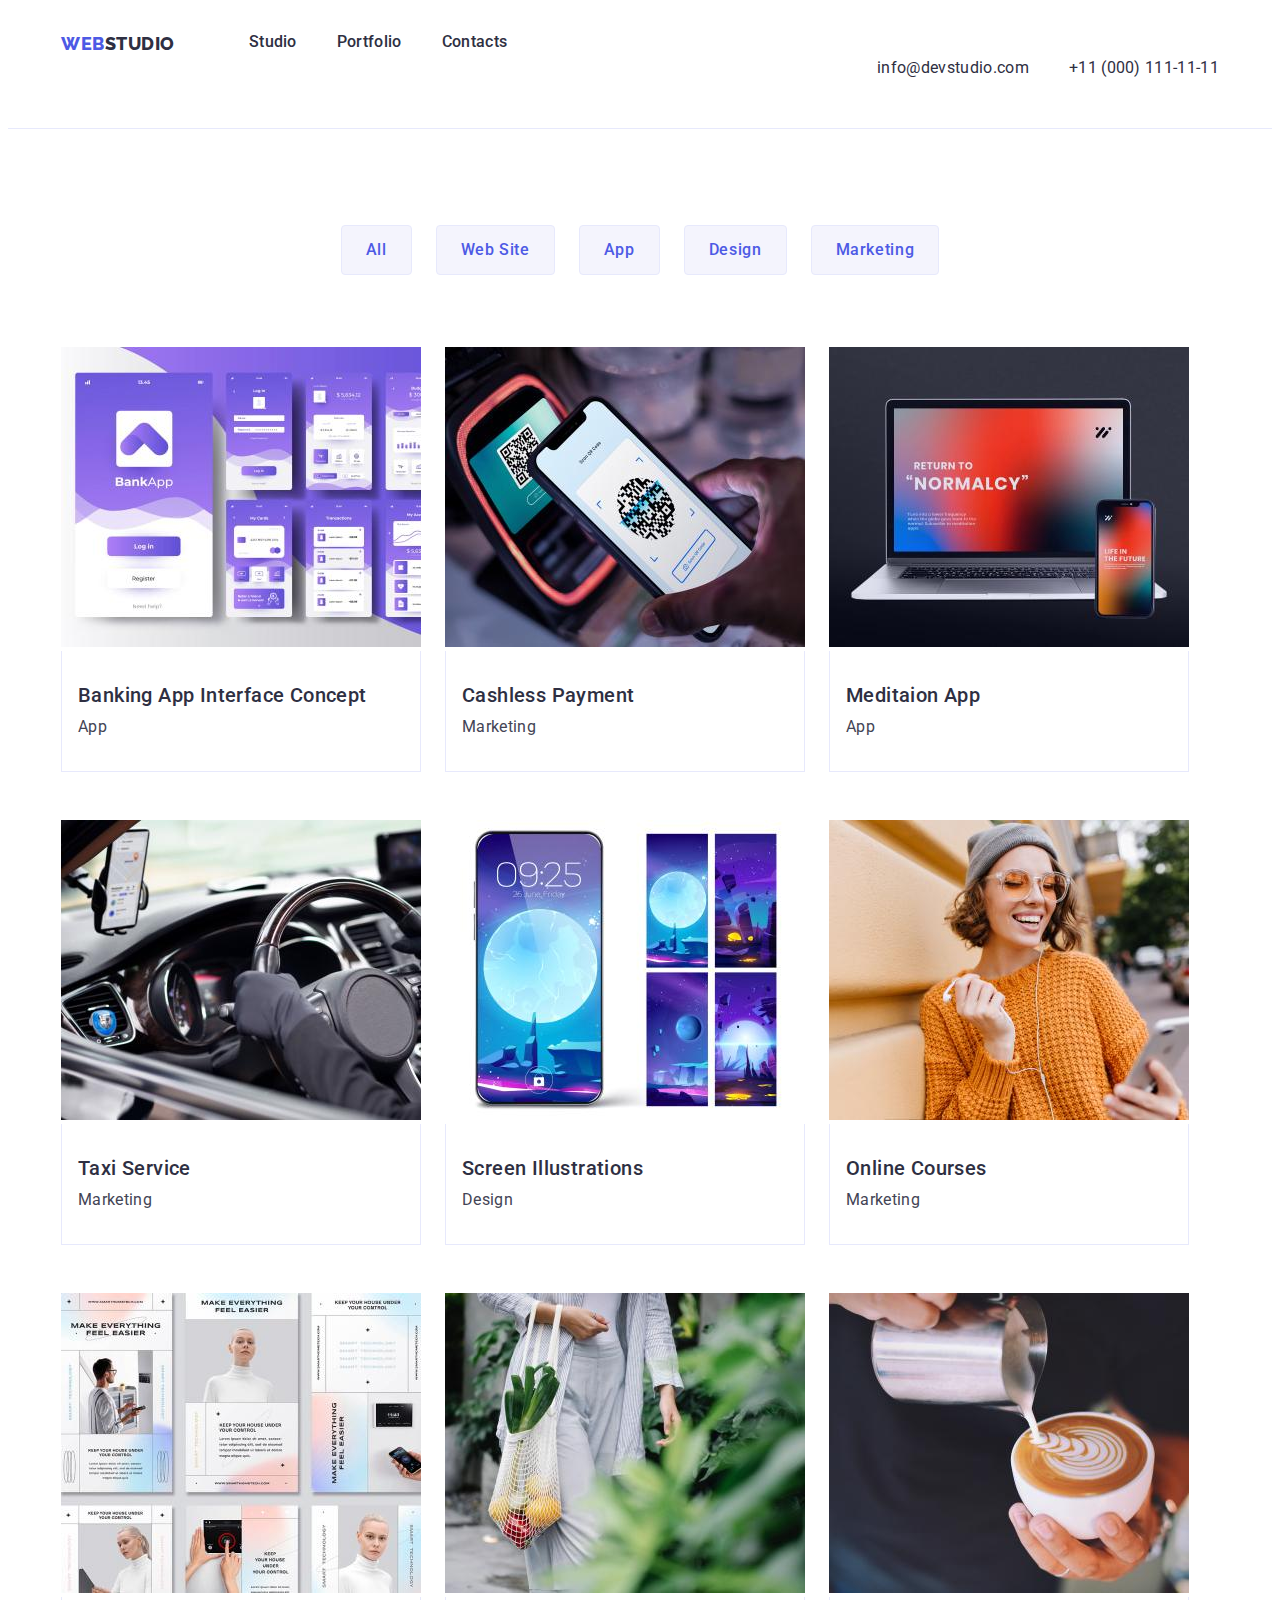
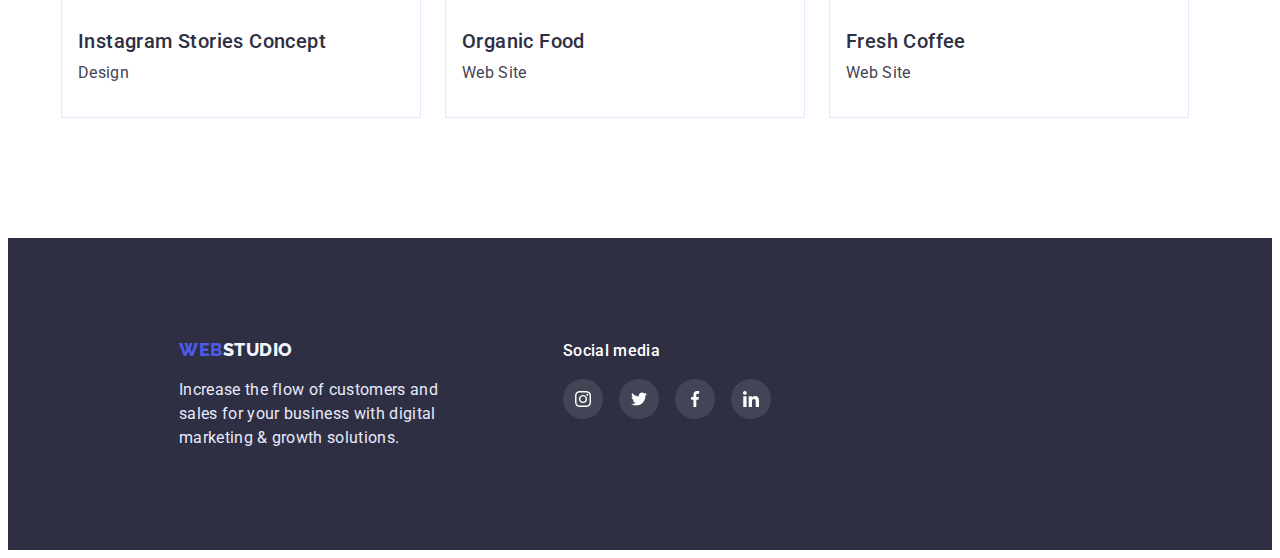
==== portfolio.html @ 5328293d "ДЗ" ====
<!DOCTYPE html>
<html lang="en">
<head>
    <meta charset="UTF-8" />
    <meta http-equiv="X-UA-Compatible" content="IE=edge" />
    <meta name="viewport" content="width=device-width, initial-scale=1.0" />
    <title>WEBSTUDIO</title>
    <link rel="stylesheet" href="https://cdnjs.cloudflare.com/ajax/libs/modern-normalize/1.1.0/modern-normalize.min.css" integrity="sha512-wpPYUAdjBVSE4KJnH1VR1HeZfpl1ub8YT/NKx4PuQ5NmX2tKuGu6U/JRp5y+Y8XG2tV+wKQpNHVUX03MfMFn9Q==" crossorigin="anonymous" referrerpolicy="no-referrer" />
    <link
    href="https://fonts.googleapis.com/css2?family=Raleway:wght@800&family=Roboto:wght@400;500;700;900&display=swap"
    rel="stylesheet"
    />
    <link rel="preconnect" href="https://fonts.googleapis.com" />
    <link rel="preconnect" href="https://fonts.gstatic.com" crossorigin />
    <link rel="stylesheet" href="./css/style.css" />
  </head>
  <body>
    <header>
      <div class="container flex">
        <nav class="heder-container">
          <a class="logo link" href="./index.html"
            ><span class="web">Web</span><span class="studio">Studio</span></a>
          <ul class="heder-list list">
            <li class="heder-flex"><a href="./index.html" class="heder-item link">Studio</a></li>
            <li class="heder-flex">
              <a href="./portfolio.html" class="heder-item link">Portfolio</a>
            </li>
            <li class="heder-flex"><a href="" class="heder-item link">Contacts</a></li>
          </ul>
          </nav>
          <address class="contakt">
            <ul class="contakt-list list">
              <li>
                <a href="mailto:info@devstudio.com" class="contakt-item link">info@devstudio.com</a>
              </li>
              <li>
                <a href="tel:+110001111111" class="contakt-item link">+11 (000) 111-11-11</a>
              </li>
            </ul>
            </address>
      </div>
  </header>
      <main>
    <section class="section section-menu">
      <div class="menu-conteiner container">
        <h1 class="visually-hidden">no_name</h1>
      <ul class="btn-list list">
        <li><button class="btn-item btn" type="button">All</button></li>
        <li><button class="btn-item btn" type="button">Web Site</button></li>
        <li><button class="btn-item btn" type="button">App</button></li>
        <li><button class="btn-item btn" type="button">Design</button></li>
        <li><button class="btn-item btn" type="button">Marketing</button></li>
      </ul>
        <ul class="menu-list list">
          <li class="item">
              <img
              width="360"
              height="300"
              src="./images/img_banking.jpg"
              alt="banking"
            />
            <div class="item-box">
              <h2 class="titel">Banking App Interface Concept</h2>
              <p class="text">App</p>
            </div>
          </li>
          <li class="item">
              <img
              width="360"
              height="300"
              src="./images/img_payment.jpg"
              alt="paymant"
            />
            <div class="item-box">
              <h2 class="titel">Cashless Payment</h2>
              <p class="text">Marketing</p>
            </div>
          </li>
          <li class="item">
              <img
              width="360"
              height="300"
              src="./images/img_laptop.jpg"
              alt="laptop"
            />
            <div class="item-box">
              <h2 class="titel">Meditaion App</h2>
              <p class="text">App</p>
            </div>
          </li>
          <li class="item">
              <img
              width="360"
              height="300"
              src="./images/img_taxi.jpg"
              alt="taxi"
            />
            <div class="item-box">
              <h2 class="titel">Taxi Service</h2>
              <p class="text">Marketing</p>
            </div>
          </li>
          <li class="item">
              <img
              width="360"
              height="300"
              src="./images/img_phone.jpg"
              alt="phone"
            />
            <div class="item-box">
              <h2 class="titel">Screen Illustrations</h2>
              <p class="text">Design</p>
            </div>
          </li>
          <li class="item">
              <img
              width="360"
              height="300"
              src="./images/img_courses.jpg"
              alt="courses"
            />
            <div class="item-box">
              <h2 class="titel">Online Courses</h2>
              <p class="text">Marketing</p>
            </div>
          </li>
          <li class="item">
            <img width="360"
            height="300"
            src="./images/img_insta.jpg"
            alt="insta"
          />
          <div class="item-box">
            <h2 class="titel">Instagram Stories Concept</h2>
            <p class="text">Design</p>
          </div>
          </li>
          <li class="item">
              <img
              width="360"
              height="300"
              src="./images/img_food.jpg"
              alt="food"
            />
            <div class="item-box">
              <h2 class="titel">Organic Food</h2>
              <p class="text">Web Site</p>
            </div>
          </li>
          <li class="item">
              <img width="360"
              height="300"
              src="./images/img_coffe.jpg"
              alt="coffee"/>
              <div class="item-box">
                <h2 class="titel">Fresh Coffee</h2>
                <p class="text">Web Site</p>
              </div>
          </li>
        </ul>
      </div>
    </section>
    </main>
    <footer class="footer">
      <div class="container-footer container">
        <div class="footer-conteiner">
        <a class="logo-footer link" href="./index.html"><span class="web">Web</span>Studio</a>
        <p class="footer-text">
        Increase the flow of customers and sales for your business with digital
        marketing & growth solutions.
      </p>
    </div>
    <div class="footer-social-conteiner">
      <h2 class="footer-social-titel">
        Social media
      </h2>
      <ul class="footer-social-item">
        <li class="footer-social-list list">
          <a class="footer-social-link link" href="">
          <svg class="footer-social-icons" width="16" heigth="16">
            <use href="./images/symbol-defs.svg#icon-instagram"></use>
          </svg>
        </a></li>
        <li class="footer-social-list list">
          <a class="footer-social-link link" href="">
            <svg class="footer-social-icons" width="16" heigth="16">
              <use href="./images/symbol-defs.svg#icon-twitter"></use>
            </svg>
          </a></li>
        <li class="footer-social-list list">
          <a class="footer-social-link link" href="">
            <svg class="footer-social-icons" width="16" heigth="16">
              <use href="./images/symbol-defs.svg#icon-facebook"></use>
            </svg>
          </a></li>
        <li class="footer-social-list list">
          <a class="footer-social-link link" href="">
            <svg class="footer-social-icons" width="16" heigth="16">
              <use href="./images/symbol-defs.svg#icon-linkedin"></use>
            </svg>
          </a></li>
      </ul>
    </div>
      </div>
    </footer>
  </body>
</html>
---- css/style.css ----
:root{
--menu-brand-color--: #2E2F42;
--titel-brand-color--: #434455;
--primary-brand-color--: #4D5AE5;
--aktiv-heder--: #404BBF;
--btn-brand-color--:#ffffff;
--background-color--:#F4F4FD;
}
body{
    font-family: 'Roboto', sans-serif;
    font-size: 16px;
    font-style: normal;
    background-color:#FFFFFF;
    color:var(--menu-brand-color--);
}
.list{
list-style: none;
margin: 0;
padding: 0;
}
.link{text-decoration: none;}
.container{
    width: 1158px;
    padding-left: 15px;
    padding-right: 15px;
    margin: 0 auto;
}
.flex {
    display: flex;
    align-items: center;
}
header{
    border-bottom: 1px solid #E7E9FC;
}
.section {
    padding: 120px 0;
}
/* heder */
.web {
    font-family: 'Raleway'; 
    font-weight: 800;
    font-size: 18px;
    line-height: 1,33;
    letter-spacing: 0.03em;
    text-transform: uppercase;
    color: #4D5AE5;;
}
.logo {
    font-family: 'Raleway';
    font-weight: 800;
    font-size: 18px;
    line-height: 1.33;
    letter-spacing: 0.03em;
    text-transform: uppercase;
    color: var(--menu-brand-color--);
    margin-right: 74px;
    padding-top: 24px;
    padding-bottom: 24px;
    height: 72px;
}
.heder-container{
    display: flex;
    align-items: center;
    margin: 0;
    border: 0;
}
.heder-item{
font-family: inherit;
font-size: 16px;
font-weight: 500;
line-height: 1,5;
letter-spacing: 0.02em;
flex: none;
order: 0;
flex-grow: 0;
color: var(--menu-brand-color--);
margin: 0;
border: 0;
}
.heder-item:hover, .heder-item:focus {
color: #404BBF;
}
.heder-flex{
    padding-top: 24px;
    padding-bottom: 24px;
    height: 72px;
}
.heder-list{
display: flex;
flex-direction: row;
justify-content: flex-start;
gap: 40px;
align-items: center;
}
.contakt {
    margin-left: auto;
}
.contakt-list{
    display: flex;
    flex-direction: row;
    justify-content: flex-end;
    align-items: center;
    gap: 40px;
}
.contakt-item{
border: 0px;
font-family: inherit;
font-size: 16px;
font-style: normal;
line-height: 1.5;
letter-spacing: 0.02em;
color: var(--menu-brand-color--);
    padding-top: 24px;
    padding-bottom: 24px;
    margin-top: 0;
}

.contakt-item:hover, .contakt-item:focus{
    color: #404BBF;
}
/*section 1*/
.hero {
    background-color:#2E2F42;
    background-image: linear-gradient(
        rgba(46, 47, 66, 0.7),
        rgba(46, 47, 66, 0.7)
        ), url(../images/hero_people-office.jpg);
        max-width: 1440px;
    padding-top: 188px;
    padding-bottom: 188px;
}
.hero-container {
    margin-left: auto;
    margin-right: auto;
}
.hero-titel {
font-weight: 700;
font-size: 56px;
line-height: 60px;
color: var(--btn-brand-color--);
text-align: center;
margin-left: auto;
margin-right: auto;
max-width: 500px;
margin-bottom: 48px;
margin-top: 0;
}
.hero-btn {
background: #4D5AE5;
box-shadow: 0px 4px 4px rgba(0, 0, 0, 0.15);
border-radius: 4px;
font-family: inherit;
font-size: 16px;
font-weight: 500;
line-height: 1.5;
letter-spacing: 0.04em;
color: var(--btn-brand-color--);
padding: 16px 32px;
align-items: center;
border: 0;
display: flex;
margin-left: auto;
margin-right: auto;
}
.hero-btn:hover, .hero-btn:focus {
    background: #404BBF;
}
.btn {
    cursor: pointer;
}
/*section 2*/
.visually-hidden {
    position: absolute;
    white-space: nowrap;
    width: 1px;
    height: 1px;
    overflow: hidden;
    border: 0;
    padding: 0;
    clip: rect(0000);
    clip-path: inset(50%);
    margin: -1px;
}
.section-conteiner{
    display: flex;
    justify-content: center;
}
.about-list {
    display: flex;  
    justify-content: center;
    gap: 24px;
    margin: 0;
    padding: 0;
}
.about-titel {
    font-weight: 500;
    font-size: 20px;
    line-height: 24px;
    letter-spacing: 0.02em;
    margin: 0;
    padding: 0;
    border: 0;
    margin-bottom: 8px;
}
.about-text {
line-height: 1.5;
letter-spacing: 0.02em;
color:var(--titel-brand-color--);
    margin: 0;
    padding: 0;
    border: 0;
}
.about-item:before{
    display: block;
    content:'';
    height: 112px;
    background-size: 64px;
    background-position: center;
    background-repeat: no-repeat;
    background-color: var(--background-color--);
}
.icon-antena:before{
    background-image: url(../images/antenna.svg);
}
.icon-antena:hover{
    filter: drop-shadow(0px 4px 4px rgba(0, 0, 0, 0.25));
}
.icon-clok::before{
 background-image: url(../images/clock.svg);
}
.icon-clok:hover{
    filter: drop-shadow(0px 4px 4px rgba(0, 0, 0, 0.25));
}
.icon-diagram:before{
background-image: url(../images/diagram.svg);
}
.icon-diagram:hover{
    filter: drop-shadow(0px 4px 4px rgba(0, 0, 0, 0.25));
}
.icon-astronaut:before{
background-image: url(../images/astronaut.svg);
}
.icon-astronaut:hover{
    filter: drop-shadow(0px 4px 4px rgba(0, 0, 0, 0.25));
}
/*section 3*/
.section-services{
    padding-top: 0px;
}
.services {
    font-weight: 700;
font-size: 36px;
line-height: 1.11;
text-align: center;
letter-spacing: 0.02em;
text-transform: capitalize;
margin-bottom: 72px;
margin-top: 0;
}
.services-list {
    display: flex;
    justify-content: center;
    gap: 24px;
}
/*section 4*/
.our_team {
    background: #F4F4FD;
}
.team{
    font-weight: 700;
font-size: 36px;
line-height: 1.11;
text-align: center;
letter-spacing: 0.02em;
text-transform: capitalize;
margin-bottom: 72px;
margin-top: 0;
}
.team-titel{
    font-weight: 500;
font-size: 20px;
line-height: 1.2;
text-align: center;
letter-spacing: 0.02em;
padding-top: 32px;
margin: 0;
}
.team-text{
line-height: 1.5;
text-align: center;
letter-spacing: 0.02em;
color:var(--titel-brand-color--);
padding-bottom: 0px;
margin-top: 8px;
margin-bottom: 0;
}
.team-item{
    background-color: #FFFFFF;
    box-shadow: 0px 1px 6px rgba(46, 47, 66, 0.08), 0px 1px 1px rgba(46, 47, 66, 0.16), 0px 2px 1px rgba(46, 47, 66, 0.08);
border-radius: 0px 0px 4px 4px;
}
.team-list{
    display: flex;
    justify-content: center;
    gap: 24px;
}
.team-social-item{
display: flex;
justify-content: center;
gap: 24px;
margin-top: 8px;
margin-left: auto;
margin-right: auto;
margin-bottom: 32px;
padding: 0;
}
.team-social-list{
width: 40px;
height: 40px;
}
.team-social-link{
display: flex;
align-items: center;
justify-content: center;
border-radius: 50%;
background-color: var(--primary-brand-color--);
width: 100%;
height: 100%;
}
.team-social-icons{
    fill: var(--btn-brand-color--);
}
.team-social-link:is(:hover,:focus){
background-color: var(--aktiv-heder--);
}
/*section 5*/
.customers{

}
.customers-titel{
    font-weight: 700;
    font-size: 36px;
    line-height: 1.11;
    text-align: center;
    letter-spacing: 0.02em;
    text-transform: capitalize;
    margin-left: auto;
    margin-right: auto;
    margin-top: 0;
    margin-bottom: 130px;
    color: var(--menu-brand-color--);
}
.customers-item{
    display: flex;
gap: 24px;
flex-direction: row;
    justify-content: center;
    align-items: flex-start;
    margin: 0;
    padding: 0;
}
.customers-list{
    width: 168px;
    height: 88px;
}
.customers-link{
    display: flex;
    justify-content: center;
    align-items: center;
    width: 100%;
    height: 100%;
    border: 1px solid #8E8F99;
border-radius: 4px;
filter: drop-shadow(0px 4px 4px rgba(0, 0, 0, 0.25));
}
.customers-icons{
    fill:  #8E8F99 ;
    width: 104px;
    height: 56px;
}
.customers-link:is(:hover, :focus){
    border-color: var(--aktiv-heder--);
}
.customers-link:is(:hover, :focus) .customers-icons{
    fill: var(--aktiv-heder--);
}
/*footer*/
.footer {
    background: #2E2F42;
    padding-top: 100px;
    padding-bottom: 100px;
}
.footer-text{
line-height: 1.5;
letter-spacing: 0.02em;
color: #E7E9FC;
text-align: left;
width: 264px;
height: 72px;
padding: 0;
border: 0;
margin-left: 0;
margin-bottom: 0;
}
.footer-social-item{
    display: flex;
    justify-content: center;
    gap: 16px;
margin-top: 0px;
margin-left: auto;
margin-right: auto;
margin-bottom: 0px;
padding: 0;
}
.footer-social-list{
    width: 40px;
    height: 40px; 
}
.footer-social-link{
display: flex;
justify-content: center;
align-items: center;
box-sizing: border-box;
border-radius: 50%;
background: rgba(255, 255, 255, 0.1);
width: 100%;
height: 100%;
}
.footer-social-link:is(:hover, :focus){
    background-color: #31D0AA;
}
.footer-social-icons{
    fill: var(--btn-brand-color--);
}
.footer-container{
    height: 110px;
}
.footer-social-conteiner{
    height: 80px;
    box-sizing: border-box;
    margin: 0;
    padding: 0;
    border: 0;
}
.container-footer{
    display: flex;
    justify-content: flex-start;
    align-items: baseline;
    gap: 120px;
    margin-left: 156px;
}
.footer-social-titel{
    font-weight: 500;
font-size: 16px;
line-height: 1.5;
letter-spacing: 0.02em;
color: var(--btn-brand-color--);
margin: 0%;
padding: 0;
border: 0;
margin-bottom: 16px;
}
/*second page*/
.section-menu{
    padding-top: 96px;
}
.btn-item {
background: #F4F4FD;
border: 1px solid #E7E9FC;
border-radius: 4px;
box-sizing: border-box;
font-family: inherit;
font-size: 16px;
font-weight: 500;
line-height: 1.5;
display: flex;
align-items: center;
letter-spacing: 0.04em;
color:#4D5AE5;
padding: 12px 24px;
}
.btn-item:hover, .btn-item:focus {
color: var(--btn-brand-color--);
background-color: #4D5AE5;
box-shadow: 0px 3px 1px rgba(0, 0, 0, 0.1), 0px 2px 1px rgba(0, 0, 0, 0.08), 0px 2px 2px rgba(0, 0, 0, 0.12);
}
.btn-list {
    display: flex;
flex-direction: row;
justify-content: center;
align-items: flex-start;
padding: 0px;
gap: 24px;
margin-bottom: 72px;
}
.titel{
    font-weight: 500;
font-size: 20px;
line-height: 1.2;
letter-spacing: 0.02em;
margin:0;
margin-bottom: 8px;
}
.text {
line-height: 1.5;
letter-spacing: 0.02em;
color:var(--titel-brand-color--);
margin: 0%;
}
.item-box {
    border: 1px solid #E7E9FC;
    border-top: none;
padding: 32px 16px;
}
.item{
    margin-bottom: 48px;
}
.item:nth-child(n+7) {
    margin-bottom: 0px;
}
.item:is(:hover,:focus){
    box-shadow: 0px 1px 6px rgba(46, 47, 66, 0.08), 0px 1px 1px rgba(46, 47, 66, 0.16), 0px 2px 1px rgba(46, 47, 66, 0.08);
}
.menu-list {
    display: flex;
    flex-wrap: wrap;
    column-gap: 24px;
    flex-basis: calc((100%-2*24px)/3);
}
.logo-footer{
font-family: 'Raleway';
font-weight: 800;
font-size: 18px;
line-height: 1.33;
letter-spacing: 0.03em;
text-transform: uppercase;
color:#F4F4FD;
margin-bottom: 16px;
}
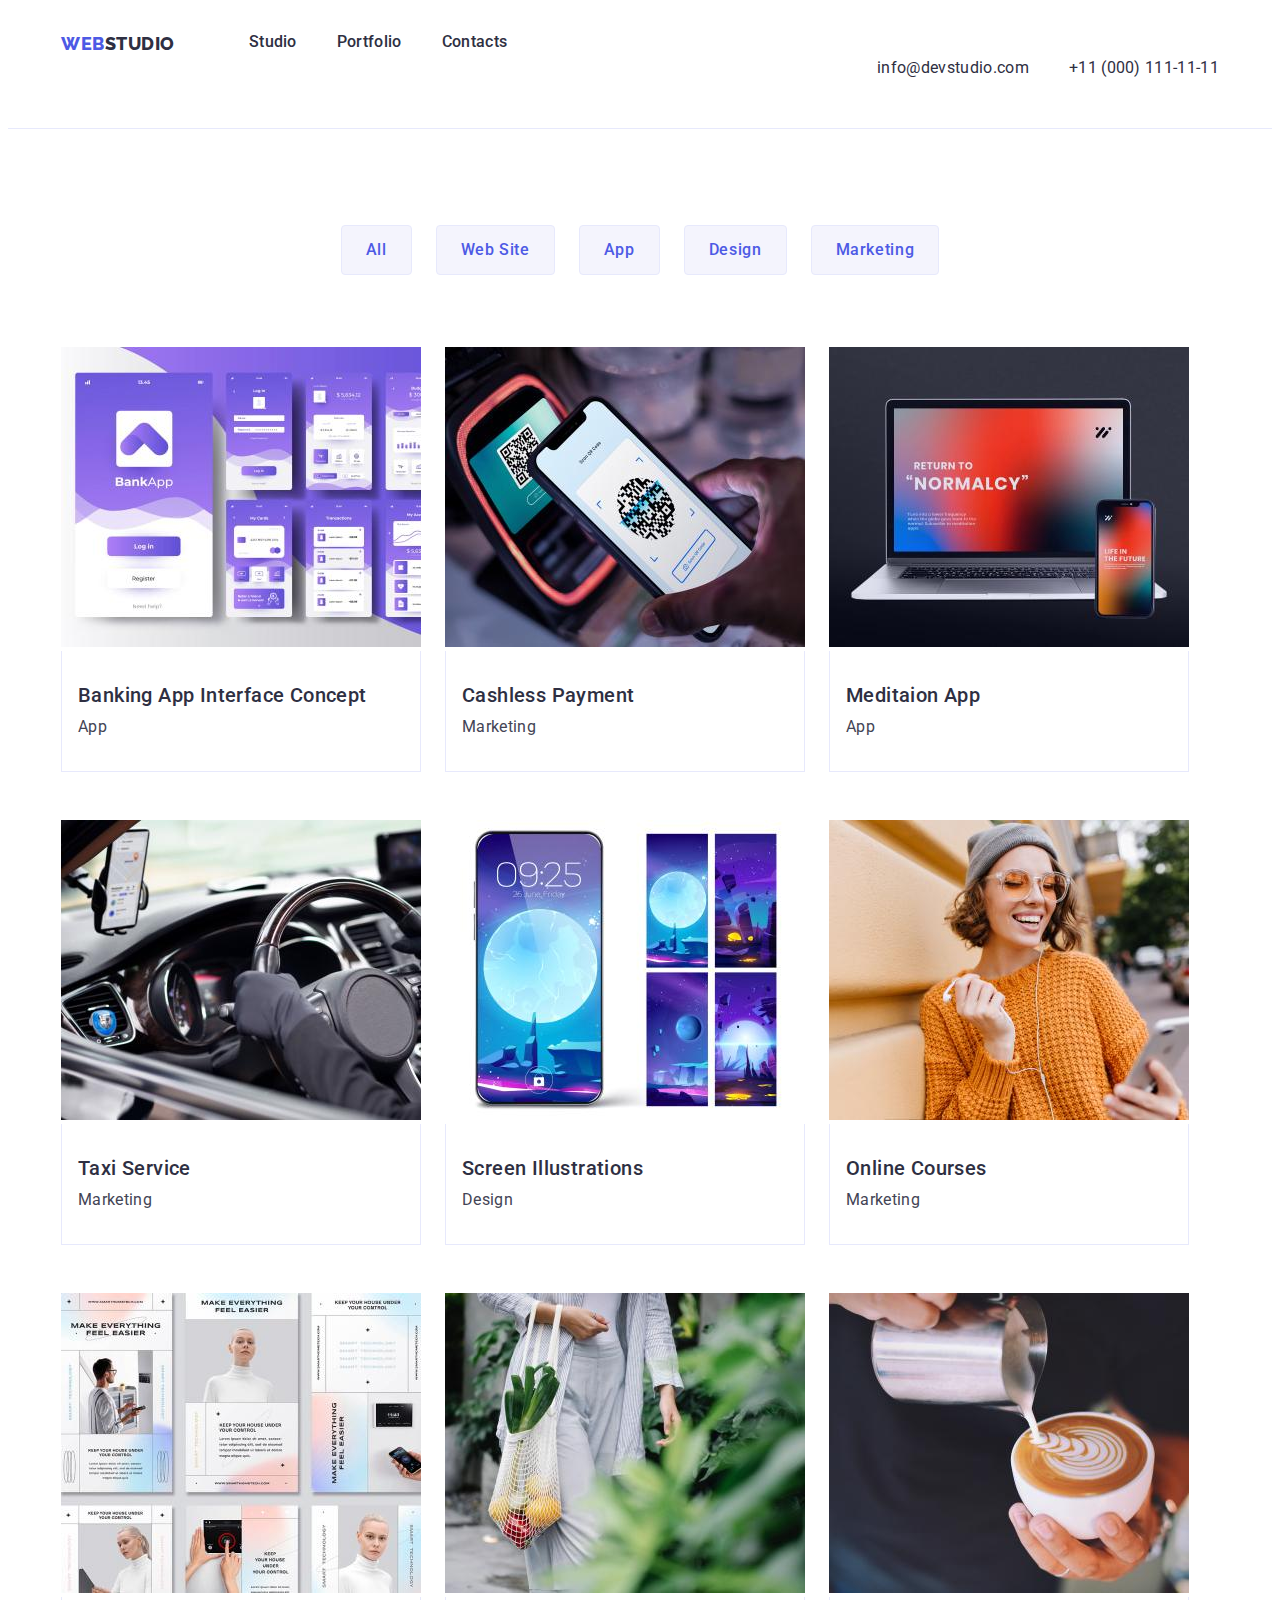
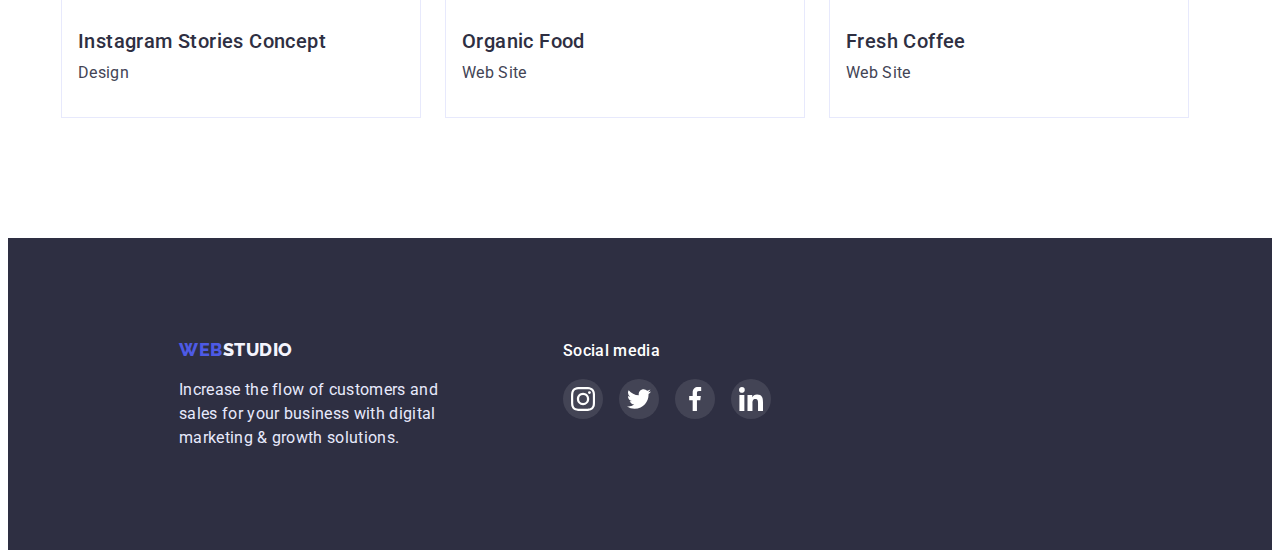
==== commit 4147a6f7: "ДЗ доопрацювання 4" ====
--- a/portfolio.html
+++ b/portfolio.html
@@ -177,25 +177,25 @@
       <ul class="footer-social-item">
         <li class="footer-social-list list">
           <a class="footer-social-link link" href="">
-          <svg class="footer-social-icons" width="16" heigth="16">
+          <svg class="footer-social-icons" width="24" heigth="24">
             <use href="./images/symbol-defs.svg#icon-instagram"></use>
           </svg>
         </a></li>
         <li class="footer-social-list list">
           <a class="footer-social-link link" href="">
-            <svg class="footer-social-icons" width="16" heigth="16">
+            <svg class="footer-social-icons" width="24" heigth="24">
               <use href="./images/symbol-defs.svg#icon-twitter"></use>
             </svg>
           </a></li>
         <li class="footer-social-list list">
           <a class="footer-social-link link" href="">
-            <svg class="footer-social-icons" width="16" heigth="16">
+            <svg class="footer-social-icons" width="24" heigth="24">
               <use href="./images/symbol-defs.svg#icon-facebook"></use>
             </svg>
           </a></li>
         <li class="footer-social-list list">
           <a class="footer-social-link link" href="">
-            <svg class="footer-social-icons" width="16" heigth="16">
+            <svg class="footer-social-icons" width="24" heigth="24">
               <use href="./images/symbol-defs.svg#icon-linkedin"></use>
             </svg>
           </a></li>
--- a/css/style.css
+++ b/css/style.css
@@ -128,6 +128,10 @@
         max-width: 1440px;
     padding-top: 188px;
     padding-bottom: 188px;
+    background-position: center;
+    background-size: cover;
+    margin-left: auto;
+    margin-right: auto;
 }
 .hero-container {
     margin-left: auto;
@@ -218,30 +222,19 @@
     background-position: center;
     background-repeat: no-repeat;
     background-color: var(--background-color--);
+    margin-bottom: 8px;
 }
 .icon-antena:before{
     background-image: url(../images/antenna.svg);
 }
-.icon-antena:hover{
-    filter: drop-shadow(0px 4px 4px rgba(0, 0, 0, 0.25));
-}
 .icon-clok::before{
  background-image: url(../images/clock.svg);
 }
-.icon-clok:hover{
-    filter: drop-shadow(0px 4px 4px rgba(0, 0, 0, 0.25));
-}
 .icon-diagram:before{
 background-image: url(../images/diagram.svg);
 }
-.icon-diagram:hover{
-    filter: drop-shadow(0px 4px 4px rgba(0, 0, 0, 0.25));
-}
 .icon-astronaut:before{
 background-image: url(../images/astronaut.svg);
-}
-.icon-astronaut:hover{
-    filter: drop-shadow(0px 4px 4px rgba(0, 0, 0, 0.25));
 }
 /*section 3*/
 .section-services{
@@ -347,7 +340,7 @@
     margin-left: auto;
     margin-right: auto;
     margin-top: 0;
-    margin-bottom: 130px;
+    margin-bottom: 72px;
     color: var(--menu-brand-color--);
 }
 .customers-item{
@@ -369,11 +362,12 @@
     align-items: center;
     width: 100%;
     height: 100%;
+    padding: 16px 32px;
     border: 1px solid #8E8F99;
 border-radius: 4px;
-filter: drop-shadow(0px 4px 4px rgba(0, 0, 0, 0.25));
 }
 .customers-icons{
+    position: absolute;
     fill:  #8E8F99 ;
     width: 104px;
     height: 56px;
@@ -426,11 +420,14 @@
 width: 100%;
 height: 100%;
 }
-.footer-social-link:is(:hover, :focus){
+.footer-social-list:is(:hover, :focus){
     background-color: #31D0AA;
+    border-radius: 50%;
 }
 .footer-social-icons{
     fill: var(--btn-brand-color--);
+    width: 24px;
+    height: 24px;
 }
 .footer-container{
     height: 110px;
@@ -460,6 +457,16 @@
 border: 0;
 margin-bottom: 16px;
 }
+.logo-footer{
+    font-family: 'Raleway';
+    font-weight: 800;
+    font-size: 18px;
+    line-height: 1.33;
+    letter-spacing: 0.03em;
+    text-transform: uppercase;
+    color:#F4F4FD;
+    margin-bottom: 16px;
+    }
 /*second page*/
 .section-menu{
     padding-top: 96px;
@@ -483,6 +490,7 @@
 color: var(--btn-brand-color--);
 background-color: #4D5AE5;
 box-shadow: 0px 3px 1px rgba(0, 0, 0, 0.1), 0px 2px 1px rgba(0, 0, 0, 0.08), 0px 2px 2px rgba(0, 0, 0, 0.12);
+border-color: var(--primary-brand-color--)
 }
 .btn-list {
     display: flex;
@@ -526,14 +534,4 @@
     flex-wrap: wrap;
     column-gap: 24px;
     flex-basis: calc((100%-2*24px)/3);
-}
-.logo-footer{
-font-family: 'Raleway';
-font-weight: 800;
-font-size: 18px;
-line-height: 1.33;
-letter-spacing: 0.03em;
-text-transform: uppercase;
-color:#F4F4FD;
-margin-bottom: 16px;
 }